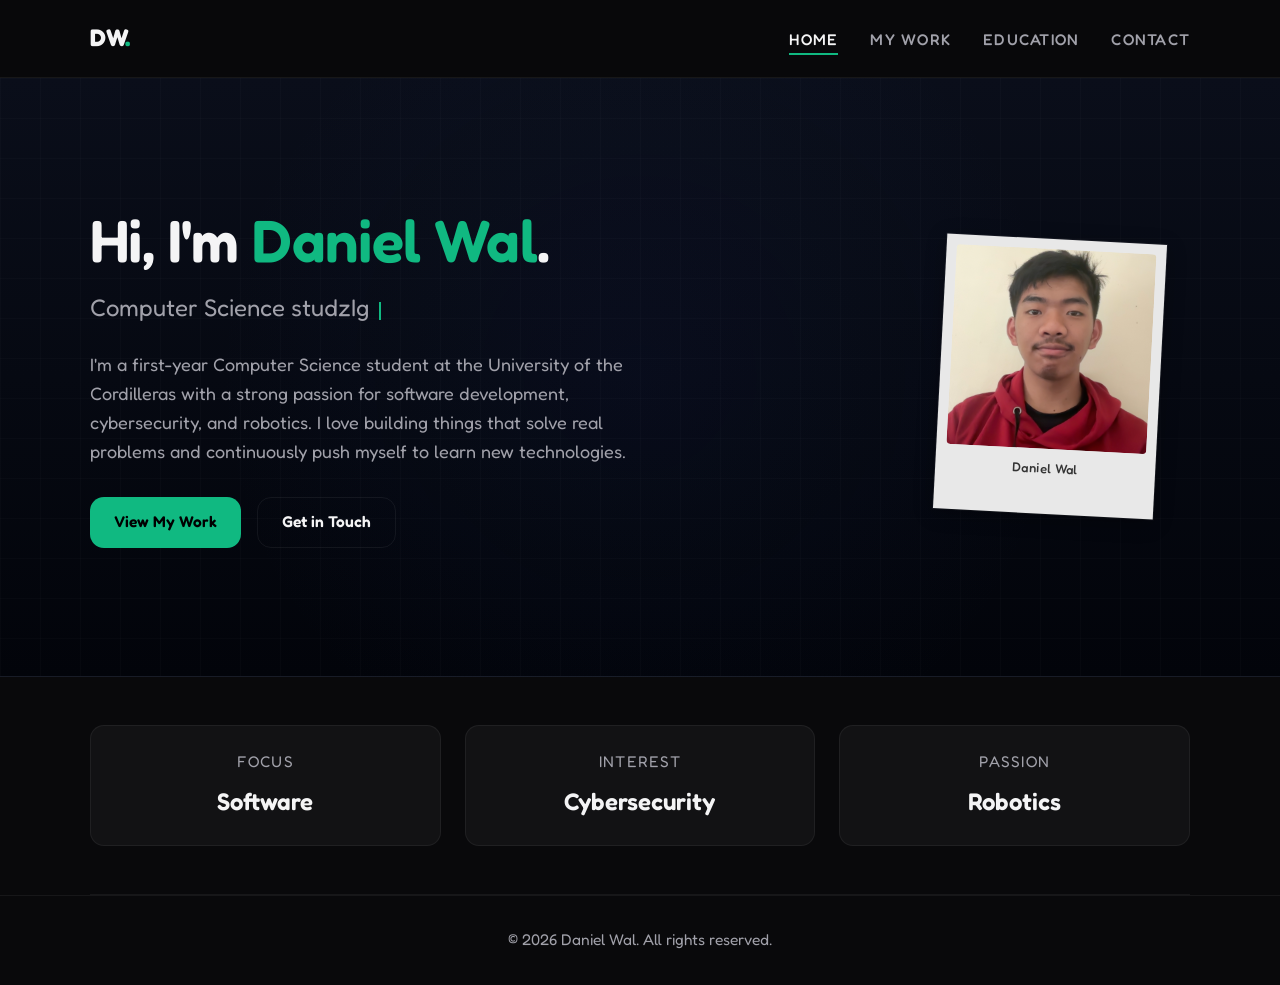
==== index.html @ 7cf3cc3f "first commit" ====
<!doctype html>
<html lang="en">
  <head>
    <meta charset="UTF-8" />
    <meta name="viewport" content="width=device-width, initial-scale=1.0" />
    <title>Home | Daniel Wal</title>
    <link rel="preconnect" href="https://fonts.googleapis.com" />
    <link rel="preconnect" href="https://fonts.gstatic.com" crossorigin />
    <link
      href="https://fonts.googleapis.com/css2?family=Fredoka:wght@300;400;500;600;700&display=swap"
      rel="stylesheet"
    />
    <style>
      :root {
        --bg: #09090b;
        --surface: #121214;
        --surface-hover: #1c1c1f;
        --ink: #f4f4f5;
        --muted: #a1a1aa;
        --line: rgba(255, 255, 255, 0.06);
        --accent: #10b981;
        --accent-weak: rgba(16, 185, 129, 0.12);
        --radius: 14px;
        --space: clamp(1rem, 0.8rem + 1vw, 1.5rem);
        --step--1: clamp(0.875rem, 0.85rem + 0.15vw, 1rem);
        --step-0: clamp(1rem, 0.95rem + 0.3vw, 1.125rem);
        --step-1: clamp(1.25rem, 1.1rem + 0.6vw, 1.5rem);
        --step-2: clamp(1.75rem, 1.4rem + 1.2vw, 2.5rem);
        --step-3: clamp(2.5rem, 1.8rem + 2.4vw, 4rem);
      }

      * {
        box-sizing: border-box;
        margin: 0;
      }

      html {
        scroll-behavior: smooth;
      }

      body {
        font-family: "Fredoka", "Hiragino Sans", "Yu Gothic", "Noto Sans JP", sans-serif;
        background: var(--bg);
        color: var(--ink);
        line-height: 1.6;
        font-size: var(--step-0);
        min-height: 100vh;
        display: flex;
        flex-direction: column;
      }

      /* Typography - all Fredoka */
      h1,
      h2,
      h3,
      .logo,
      .nav-links a,
      .btn,
      .style-name,
      .category-title {
        font-family: "Fredoka", "Hiragino Sans", "Yu Gothic", "Noto Sans JP", sans-serif;
      }

      h1,
      h2,
      h3 {
        line-height: 1.15;
        letter-spacing: -0.01em;
        font-weight: 600;
      }

      a {
        color: var(--accent);
        text-decoration: none;
      }
      a:hover {
        text-decoration: underline;
      }

      /* Layout */
      .container {
        width: 90%;
        max-width: 1100px;
        margin: 0 auto;
      }

      /* Header & Nav */
      .site-header {
        border-bottom: 1px solid var(--line);
        background: rgba(9, 9, 11, 0.85);
        backdrop-filter: blur(10px);
        position: sticky;
        top: 0;
        z-index: 100;
      }

      .nav-wrap {
        display: flex;
        align-items: center;
        justify-content: space-between;
        padding: 1.2rem 0;
      }

      .logo {
        font-weight: 700;
        font-size: var(--step-1);
        color: var(--ink);
        letter-spacing: -0.02em;
      }

      .logo span {
        color: var(--accent);
      }

      .nav-links {
        display: flex;
        gap: 2rem;
        list-style: none;
        padding: 0;
      }

      .nav-links a {
        color: var(--muted);
        font-weight: 500;
        font-size: var(--step--1);
        text-transform: uppercase;
        letter-spacing: 0.08em;
        position: relative;
        padding: 0.25rem 0;
        text-decoration: none;
        transition: color 0.2s;
      }

      .nav-links a::after {
        content: "";
        position: absolute;
        left: 0;
        bottom: -2px;
        width: 0;
        height: 2px;
        background: var(--accent);
        transition: width 0.3s ease;
      }

      .nav-links a:hover,
      .nav-links a.active {
        color: var(--ink);
      }

      .nav-links a:hover::after,
      .nav-links a.active::after {
        width: 100%;
      }

      /* Main */
      main {
        flex: 1;
      }

      /* Footer */
      .site-footer {
        border-top: 1px solid var(--line);
        padding: 2rem 0;
        text-align: center;
        color: var(--muted);
        font-size: var(--step--1);
        margin-top: auto;
      }

      /* Buttons */
      .btn {
        display: inline-flex;
        align-items: center;
        gap: 0.5rem;
        padding: 0.75rem 1.5rem;
        border-radius: var(--radius);
        background: var(--accent);
        color: #000;
        font-weight: 600;
        font-size: var(--step--1);
        border: none;
        cursor: pointer;
        transition:
          transform 0.2s,
          box-shadow 0.2s;
      }

      .btn:hover {
        transform: translateY(-2px);
        box-shadow: 0 8px 24px -8px rgba(16, 185, 129, 0.4);
        text-decoration: none;
      }

      .btn-ghost {
        background: transparent;
        border: 1px solid var(--line);
        color: var(--ink);
      }

      .btn-ghost:hover {
        background: var(--surface-hover);
        box-shadow: none;
      }

      /* Utility */
      .text-muted {
        color: var(--muted);
      }

      /* ============================================
   MIDNIGHT BLUE + FAINT GRID BACKGROUND
   ============================================ */
      .bg-midnight-grid {
        background:
          radial-gradient(circle at 50% 50%, rgba(30, 58, 138, 0.08) 0%, transparent 60%),
          linear-gradient(180deg, #0a0e1a 0%, #02040a 100%);
        position: relative;
      }

      .bg-midnight-grid::after {
        content: "";
        position: absolute;
        inset: 0;
        background-image:
          linear-gradient(rgba(255, 255, 255, 0.015) 1px, transparent 1px),
          linear-gradient(90deg, rgba(255, 255, 255, 0.015) 1px, transparent 1px);
        background-size: 40px 40px;
        pointer-events: none;
        z-index: 0;
      }

      /* Ensure content sits above the grid overlay */
      .bg-midnight-grid > * {
        position: relative;
        z-index: 1;
      }

      /* Reduced motion */
      @media (prefers-reduced-motion: reduce) {
        html {
          scroll-behavior: auto;
        }
        .btn:hover {
          transform: none;
        }
        .nav-links a::after {
          transition: none;
        }
      }

      /* Mobile nav */
      @media (max-width: 600px) {
        .nav-wrap {
          flex-direction: column;
          gap: 1rem;
        }
        .nav-links {
          gap: 1.2rem;
        }
      }

      /* Hero with Midnight Grid */
      .hero {
        padding: clamp(4rem, 10vw, 8rem) 0;
        border-bottom: 1px solid var(--line);
      }

      .hero-grid {
        display: grid;
        grid-template-columns: 1fr 280px;
        gap: 3rem;
        align-items: center;
      }

      .hero-text h1 {
        font-size: var(--step-3);
        margin-bottom: 1rem;
      }

      .hero-text h1 span {
        color: var(--accent);
      }

      .hero-text .tagline {
        font-size: var(--step-1);
        color: var(--muted);
        margin-bottom: 1.5rem;
        line-height: 1.5;
      }

      .hero-text p {
        color: var(--muted);
        max-width: 52ch;
        margin-bottom: 2rem;
      }

      .hero-actions {
        display: flex;
        gap: 1rem;
        flex-wrap: wrap;
      }

      /* Polaroid Avatar */
      .avatar-wrap {
        display: flex;
        justify-content: center;
      }

      .polaroid {
        background: #e8e8e8;
        padding: 10px 10px 35px 10px;
        transform: rotate(3deg);
        box-shadow:
          0 4px 20px rgba(0, 0, 0, 0.3),
          0 0 0 1px rgba(255, 255, 255, 0.05);
        transition: transform 0.3s ease;
        display: inline-block;
      }

      .polaroid:hover {
        transform: rotate(0deg) scale(1.03);
      }

      .polaroid img {
        width: 200px;
        height: 200px;
        object-fit: cover;
        border-radius: 4px;
        display: block;
        background: var(--surface);
      }

      .polaroid .caption {
        font-family: "Fredoka", sans-serif;
        color: #333;
        font-size: 0.8rem;
        text-align: center;
        margin-top: 10px;
        font-weight: 500;
        letter-spacing: 0.03em;
      }

      /* Info strip with midnight grid */
      .info-strip {
        display: grid;
        grid-template-columns: repeat(3, 1fr);
        gap: 1.5rem;
        padding: 3rem 0;
        border-bottom: 1px solid var(--line);
      }

      .info-card {
        background: var(--surface);
        border: 1px solid var(--line);
        border-radius: var(--radius);
        padding: 1.5rem;
        text-align: center;
        transition:
          transform 0.2s,
          border-color 0.2s;
      }

      .info-card:hover {
        transform: translateY(-4px);
        border-color: var(--accent);
      }

      .info-card .label {
        font-size: var(--step--1);
        color: var(--muted);
        text-transform: uppercase;
        letter-spacing: 0.08em;
        margin-bottom: 0.5rem;
      }

      .info-card .value {
        font-weight: 600;
        font-size: var(--step-1);
      }

      /* Responsive */
      @media (max-width: 768px) {
        .hero-grid {
          grid-template-columns: 1fr;
          text-align: center;
        }
        .hero-text p {
          margin-left: auto;
          margin-right: auto;
        }
        .info-strip {
          grid-template-columns: 1fr;
        }
        .polaroid img {
          width: 160px;
          height: 160px;
        }
      }

      /* Text Scramble Effect */
      .scramble-text {
        font-size: var(--step-1);
        color: var(--muted);
        margin-bottom: 1.5rem;
        line-height: 1.5;
        min-height: 1.5em;
        display: inline-block;
      }

      .scramble-cursor {
        display: inline-block;
        width: 2px;
        height: 1em;
        background: var(--accent);
        margin-left: 4px;
        vertical-align: text-bottom;
        animation: blink 1s step-end infinite;
      }

      @keyframes blink {
        50% {
          opacity: 0;
        }
      }
    </style>
  </head>
  <body>
    <header class="site-header">
      <div class="container nav-wrap">
        <a href="index.html" class="logo">DW<span>.</span></a>
        <nav>
          <ul class="nav-links">
            <li><a href="index.html" class="active">Home</a></li>
            <li><a href="work.html">My Work</a></li>
            <li><a href="education.html">Education</a></li>
            <li><a href="contact.html">Contact</a></li>
          </ul>
        </nav>
      </div>
    </header>

    <main>
      <section class="hero bg-midnight-grid">
        <div class="container hero-grid">
          <div class="hero-text">
            <h1>Hi, I'm <span>Daniel Wal</span>.</h1>
            <div
              class="scramble-text"
              id="scrambleTagline"
              data-words="Computer Science student,Developer,Tech Enthusiast"
            ></div>
            <span class="scramble-cursor"></span>
            <p>
              I'm a first-year Computer Science student at the University of the Cordilleras with a
              strong passion for software development, cybersecurity, and robotics. I love building
              things that solve real problems and continuously push myself to learn new
              technologies.
            </p>
            <div class="hero-actions">
              <a href="work.html" class="btn">View My Work</a>
              <a href="contact.html" class="btn btn-ghost">Get in Touch</a>
            </div>
          </div>
          <div class="avatar-wrap">
            <div class="polaroid">
              <img src="profile.png" alt="Daniel Wal profile photo" />
              <div class="caption">Daniel Wal</div>
            </div>
          </div>
        </div>
      </section>

      <section class="info-strip container">
        <div class="info-card">
          <div class="label">Focus</div>
          <div class="value">Software</div>
        </div>
        <div class="info-card">
          <div class="label">Interest</div>
          <div class="value">Cybersecurity</div>
        </div>
        <div class="info-card">
          <div class="label">Passion</div>
          <div class="value">Robotics</div>
        </div>
      </section>
    </main>

    <footer class="site-footer">
      <div class="container">
        <p>&copy; 2026 Daniel Wal. All rights reserved.</p>
      </div>
    </footer>

    <script src="script.js"></script>
  </body>
</html>
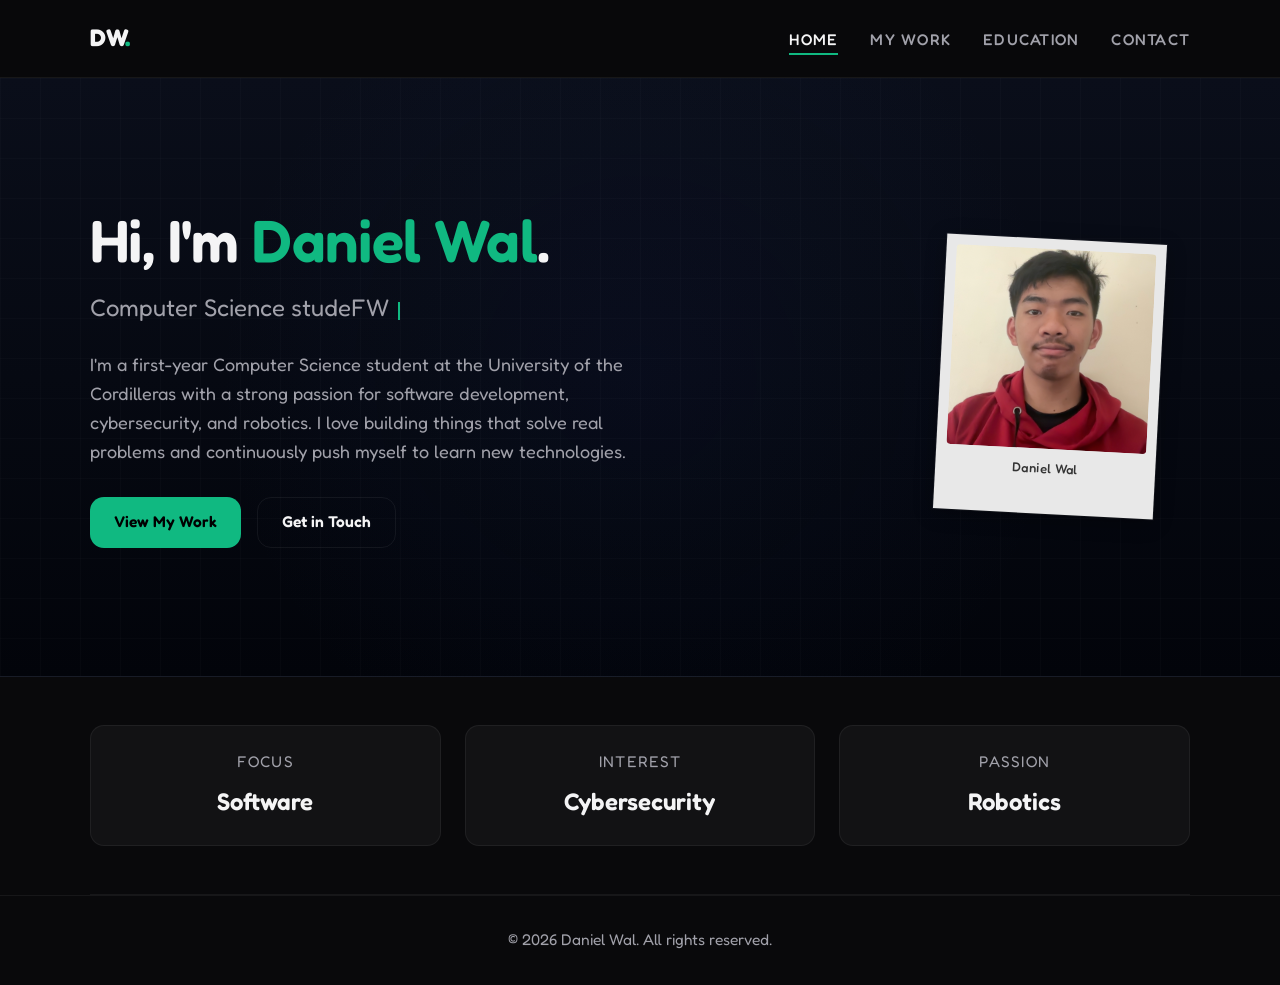
==== commit 0a200852: "Added visual changes" ====
--- a/index.html
+++ b/index.html
@@ -388,6 +388,9 @@
           margin-left: auto;
           margin-right: auto;
         }
+        .hero-actions {
+          justify-content: center;
+        }
         .info-strip {
           grid-template-columns: 1fr;
         }
@@ -463,7 +466,7 @@
           </div>
           <div class="avatar-wrap">
             <div class="polaroid">
-              <img src="profile.png" alt="Daniel Wal profile photo" />
+              <img src="assets/profile.png" alt="Daniel Wal profile photo" />
               <div class="caption">Daniel Wal</div>
             </div>
           </div>
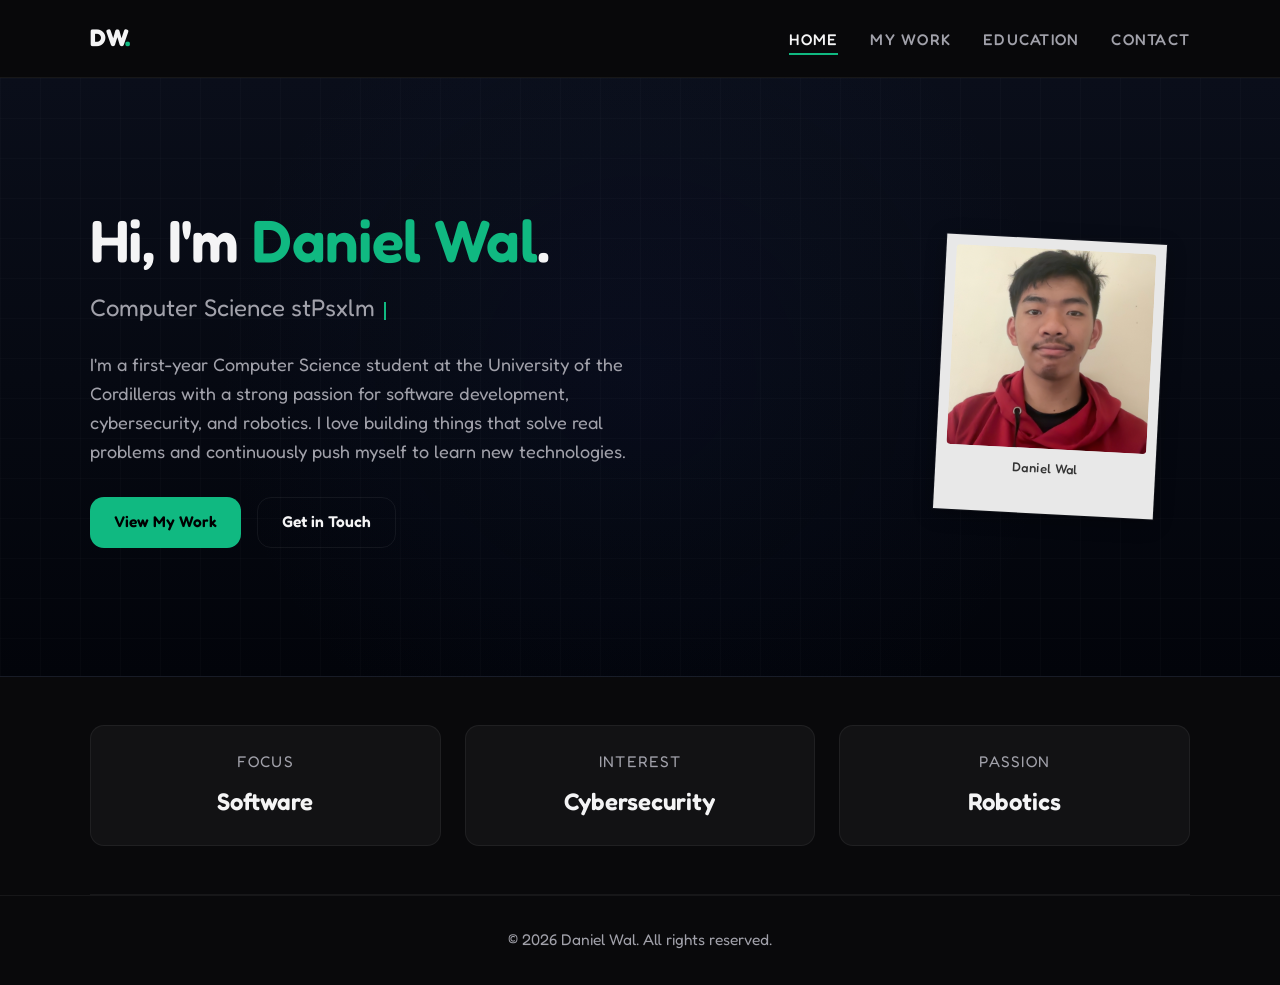
==== commit c1355865: "Added favicon" ====
--- a/index.html
+++ b/index.html
@@ -9,6 +9,11 @@
     <link
       href="https://fonts.googleapis.com/css2?family=Fredoka:wght@300;400;500;600;700&display=swap"
       rel="stylesheet"
+    />
+    <link
+      rel="icon"
+      type="image/svg+xml"
+      href="data:image/svg+xml,%3Csvg xmlns='http://www.w3.org/2000/svg' viewBox='0 0 100 100'%3E%3Crect width='100' height='100' rx='20' fill='%2310b981'/%3E%3Ctext x='50' y='65' font-family='Arial' font-size='50' font-weight='bold' text-anchor='middle' fill='%23000000'%3EDW%3C/text%3E%3C/svg%3E"
     />
     <style>
       :root {
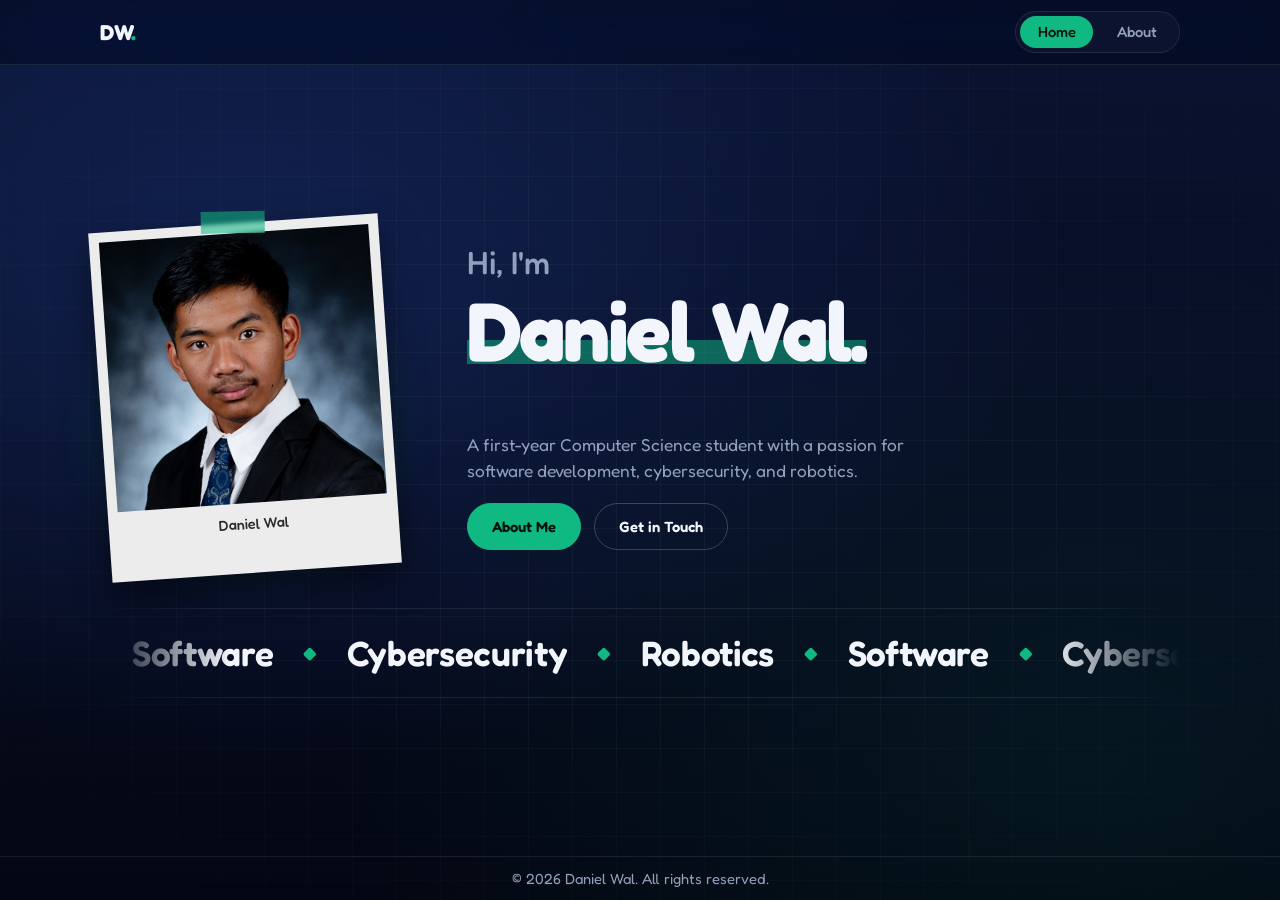
==== commit 40d473ee: "update the portfolio" ====
--- a/index.html
+++ b/index.html
@@ -1,505 +1,33 @@
 <!doctype html>
 <html lang="en">
-  <head>
-    <meta charset="UTF-8" />
-    <meta name="viewport" content="width=device-width, initial-scale=1.0" />
-    <title>Home | Daniel Wal</title>
-    <link rel="preconnect" href="https://fonts.googleapis.com" />
-    <link rel="preconnect" href="https://fonts.gstatic.com" crossorigin />
-    <link
-      href="https://fonts.googleapis.com/css2?family=Fredoka:wght@300;400;500;600;700&display=swap"
-      rel="stylesheet"
-    />
-    <link
-      rel="icon"
-      type="image/svg+xml"
-      href="data:image/svg+xml,%3Csvg xmlns='http://www.w3.org/2000/svg' viewBox='0 0 100 100'%3E%3Crect width='100' height='100' rx='20' fill='%2310b981'/%3E%3Ctext x='50' y='65' font-family='Arial' font-size='50' font-weight='bold' text-anchor='middle' fill='%23000000'%3EDW%3C/text%3E%3C/svg%3E"
-    />
-    <style>
-      :root {
-        --bg: #09090b;
-        --surface: #121214;
-        --surface-hover: #1c1c1f;
-        --ink: #f4f4f5;
-        --muted: #a1a1aa;
-        --line: rgba(255, 255, 255, 0.06);
-        --accent: #10b981;
-        --accent-weak: rgba(16, 185, 129, 0.12);
-        --radius: 14px;
-        --space: clamp(1rem, 0.8rem + 1vw, 1.5rem);
-        --step--1: clamp(0.875rem, 0.85rem + 0.15vw, 1rem);
-        --step-0: clamp(1rem, 0.95rem + 0.3vw, 1.125rem);
-        --step-1: clamp(1.25rem, 1.1rem + 0.6vw, 1.5rem);
-        --step-2: clamp(1.75rem, 1.4rem + 1.2vw, 2.5rem);
-        --step-3: clamp(2.5rem, 1.8rem + 2.4vw, 4rem);
-      }
-
-      * {
-        box-sizing: border-box;
-        margin: 0;
-      }
-
-      html {
-        scroll-behavior: smooth;
-      }
-
-      body {
-        font-family: "Fredoka", "Hiragino Sans", "Yu Gothic", "Noto Sans JP", sans-serif;
-        background: var(--bg);
-        color: var(--ink);
-        line-height: 1.6;
-        font-size: var(--step-0);
-        min-height: 100vh;
-        display: flex;
-        flex-direction: column;
-      }
-
-      /* Typography - all Fredoka */
-      h1,
-      h2,
-      h3,
-      .logo,
-      .nav-links a,
-      .btn,
-      .style-name,
-      .category-title {
-        font-family: "Fredoka", "Hiragino Sans", "Yu Gothic", "Noto Sans JP", sans-serif;
-      }
-
-      h1,
-      h2,
-      h3 {
-        line-height: 1.15;
-        letter-spacing: -0.01em;
-        font-weight: 600;
-      }
-
-      a {
-        color: var(--accent);
-        text-decoration: none;
-      }
-      a:hover {
-        text-decoration: underline;
-      }
-
-      /* Layout */
-      .container {
-        width: 90%;
-        max-width: 1100px;
-        margin: 0 auto;
-      }
-
-      /* Header & Nav */
-      .site-header {
-        border-bottom: 1px solid var(--line);
-        background: rgba(9, 9, 11, 0.85);
-        backdrop-filter: blur(10px);
-        position: sticky;
-        top: 0;
-        z-index: 100;
-      }
-
-      .nav-wrap {
-        display: flex;
-        align-items: center;
-        justify-content: space-between;
-        padding: 1.2rem 0;
-      }
-
-      .logo {
-        font-weight: 700;
-        font-size: var(--step-1);
-        color: var(--ink);
-        letter-spacing: -0.02em;
-      }
-
-      .logo span {
-        color: var(--accent);
-      }
-
-      .nav-links {
-        display: flex;
-        gap: 2rem;
-        list-style: none;
-        padding: 0;
-      }
-
-      .nav-links a {
-        color: var(--muted);
-        font-weight: 500;
-        font-size: var(--step--1);
-        text-transform: uppercase;
-        letter-spacing: 0.08em;
-        position: relative;
-        padding: 0.25rem 0;
-        text-decoration: none;
-        transition: color 0.2s;
-      }
-
-      .nav-links a::after {
-        content: "";
-        position: absolute;
-        left: 0;
-        bottom: -2px;
-        width: 0;
-        height: 2px;
-        background: var(--accent);
-        transition: width 0.3s ease;
-      }
-
-      .nav-links a:hover,
-      .nav-links a.active {
-        color: var(--ink);
-      }
-
-      .nav-links a:hover::after,
-      .nav-links a.active::after {
-        width: 100%;
-      }
-
-      /* Main */
-      main {
-        flex: 1;
-      }
-
-      /* Footer */
-      .site-footer {
-        border-top: 1px solid var(--line);
-        padding: 2rem 0;
-        text-align: center;
-        color: var(--muted);
-        font-size: var(--step--1);
-        margin-top: auto;
-      }
-
-      /* Buttons */
-      .btn {
-        display: inline-flex;
-        align-items: center;
-        gap: 0.5rem;
-        padding: 0.75rem 1.5rem;
-        border-radius: var(--radius);
-        background: var(--accent);
-        color: #000;
-        font-weight: 600;
-        font-size: var(--step--1);
-        border: none;
-        cursor: pointer;
-        transition:
-          transform 0.2s,
-          box-shadow 0.2s;
-      }
-
-      .btn:hover {
-        transform: translateY(-2px);
-        box-shadow: 0 8px 24px -8px rgba(16, 185, 129, 0.4);
-        text-decoration: none;
-      }
-
-      .btn-ghost {
-        background: transparent;
-        border: 1px solid var(--line);
-        color: var(--ink);
-      }
-
-      .btn-ghost:hover {
-        background: var(--surface-hover);
-        box-shadow: none;
-      }
-
-      /* Utility */
-      .text-muted {
-        color: var(--muted);
-      }
-
-      /* ============================================
-   MIDNIGHT BLUE + FAINT GRID BACKGROUND
-   ============================================ */
-      .bg-midnight-grid {
-        background:
-          radial-gradient(circle at 50% 50%, rgba(30, 58, 138, 0.08) 0%, transparent 60%),
-          linear-gradient(180deg, #0a0e1a 0%, #02040a 100%);
-        position: relative;
-      }
-
-      .bg-midnight-grid::after {
-        content: "";
-        position: absolute;
-        inset: 0;
-        background-image:
-          linear-gradient(rgba(255, 255, 255, 0.015) 1px, transparent 1px),
-          linear-gradient(90deg, rgba(255, 255, 255, 0.015) 1px, transparent 1px);
-        background-size: 40px 40px;
-        pointer-events: none;
-        z-index: 0;
-      }
-
-      /* Ensure content sits above the grid overlay */
-      .bg-midnight-grid > * {
-        position: relative;
-        z-index: 1;
-      }
-
-      /* Reduced motion */
-      @media (prefers-reduced-motion: reduce) {
-        html {
-          scroll-behavior: auto;
-        }
-        .btn:hover {
-          transform: none;
-        }
-        .nav-links a::after {
-          transition: none;
-        }
-      }
-
-      /* Mobile nav */
-      @media (max-width: 600px) {
-        .nav-wrap {
-          flex-direction: column;
-          gap: 1rem;
-        }
-        .nav-links {
-          gap: 1.2rem;
-        }
-      }
-
-      /* Hero with Midnight Grid */
-      .hero {
-        padding: clamp(4rem, 10vw, 8rem) 0;
-        border-bottom: 1px solid var(--line);
-      }
-
-      .hero-grid {
-        display: grid;
-        grid-template-columns: 1fr 280px;
-        gap: 3rem;
-        align-items: center;
-      }
-
-      .hero-text h1 {
-        font-size: var(--step-3);
-        margin-bottom: 1rem;
-      }
-
-      .hero-text h1 span {
-        color: var(--accent);
-      }
-
-      .hero-text .tagline {
-        font-size: var(--step-1);
-        color: var(--muted);
-        margin-bottom: 1.5rem;
-        line-height: 1.5;
-      }
-
-      .hero-text p {
-        color: var(--muted);
-        max-width: 52ch;
-        margin-bottom: 2rem;
-      }
-
-      .hero-actions {
-        display: flex;
-        gap: 1rem;
-        flex-wrap: wrap;
-      }
-
-      /* Polaroid Avatar */
-      .avatar-wrap {
-        display: flex;
-        justify-content: center;
-      }
-
-      .polaroid {
-        background: #e8e8e8;
-        padding: 10px 10px 35px 10px;
-        transform: rotate(3deg);
-        box-shadow:
-          0 4px 20px rgba(0, 0, 0, 0.3),
-          0 0 0 1px rgba(255, 255, 255, 0.05);
-        transition: transform 0.3s ease;
-        display: inline-block;
-      }
-
-      .polaroid:hover {
-        transform: rotate(0deg) scale(1.03);
-      }
-
-      .polaroid img {
-        width: 200px;
-        height: 200px;
-        object-fit: cover;
-        border-radius: 4px;
-        display: block;
-        background: var(--surface);
-      }
-
-      .polaroid .caption {
-        font-family: "Fredoka", sans-serif;
-        color: #333;
-        font-size: 0.8rem;
-        text-align: center;
-        margin-top: 10px;
-        font-weight: 500;
-        letter-spacing: 0.03em;
-      }
-
-      /* Info strip with midnight grid */
-      .info-strip {
-        display: grid;
-        grid-template-columns: repeat(3, 1fr);
-        gap: 1.5rem;
-        padding: 3rem 0;
-        border-bottom: 1px solid var(--line);
-      }
-
-      .info-card {
-        background: var(--surface);
-        border: 1px solid var(--line);
-        border-radius: var(--radius);
-        padding: 1.5rem;
-        text-align: center;
-        transition:
-          transform 0.2s,
-          border-color 0.2s;
-      }
-
-      .info-card:hover {
-        transform: translateY(-4px);
-        border-color: var(--accent);
-      }
-
-      .info-card .label {
-        font-size: var(--step--1);
-        color: var(--muted);
-        text-transform: uppercase;
-        letter-spacing: 0.08em;
-        margin-bottom: 0.5rem;
-      }
-
-      .info-card .value {
-        font-weight: 600;
-        font-size: var(--step-1);
-      }
-
-      /* Responsive */
-      @media (max-width: 768px) {
-        .hero-grid {
-          grid-template-columns: 1fr;
-          text-align: center;
-        }
-        .hero-text p {
-          margin-left: auto;
-          margin-right: auto;
-        }
-        .hero-actions {
-          justify-content: center;
-        }
-        .info-strip {
-          grid-template-columns: 1fr;
-        }
-        .polaroid img {
-          width: 160px;
-          height: 160px;
-        }
-      }
-
-      /* Text Scramble Effect */
-      .scramble-text {
-        font-size: var(--step-1);
-        color: var(--muted);
-        margin-bottom: 1.5rem;
-        line-height: 1.5;
-        min-height: 1.5em;
-        display: inline-block;
-      }
-
-      .scramble-cursor {
-        display: inline-block;
-        width: 2px;
-        height: 1em;
-        background: var(--accent);
-        margin-left: 4px;
-        vertical-align: text-bottom;
-        animation: blink 1s step-end infinite;
-      }
-
-      @keyframes blink {
-        50% {
-          opacity: 0;
-        }
-      }
-    </style>
-  </head>
-  <body>
-    <header class="site-header">
-      <div class="container nav-wrap">
-        <a href="index.html" class="logo">DW<span>.</span></a>
-        <nav>
-          <ul class="nav-links">
-            <li><a href="index.html" class="active">Home</a></li>
-            <li><a href="work.html">My Work</a></li>
-            <li><a href="education.html">Education</a></li>
-            <li><a href="contact.html">Contact</a></li>
-          </ul>
-        </nav>
-      </div>
-    </header>
-
-    <main>
-      <section class="hero bg-midnight-grid">
-        <div class="container hero-grid">
-          <div class="hero-text">
-            <h1>Hi, I'm <span>Daniel Wal</span>.</h1>
-            <div
-              class="scramble-text"
-              id="scrambleTagline"
-              data-words="Computer Science student,Developer,Tech Enthusiast"
-            ></div>
-            <span class="scramble-cursor"></span>
-            <p>
-              I'm a first-year Computer Science student at the University of the Cordilleras with a
-              strong passion for software development, cybersecurity, and robotics. I love building
-              things that solve real problems and continuously push myself to learn new
-              technologies.
-            </p>
-            <div class="hero-actions">
-              <a href="work.html" class="btn">View My Work</a>
-              <a href="contact.html" class="btn btn-ghost">Get in Touch</a>
-            </div>
-          </div>
-          <div class="avatar-wrap">
-            <div class="polaroid">
-              <img src="assets/profile.png" alt="Daniel Wal profile photo" />
-              <div class="caption">Daniel Wal</div>
-            </div>
-          </div>
-        </div>
-      </section>
-
-      <section class="info-strip container">
-        <div class="info-card">
-          <div class="label">Focus</div>
-          <div class="value">Software</div>
-        </div>
-        <div class="info-card">
-          <div class="label">Interest</div>
-          <div class="value">Cybersecurity</div>
-        </div>
-        <div class="info-card">
-          <div class="label">Passion</div>
-          <div class="value">Robotics</div>
-        </div>
-      </section>
-    </main>
-
-    <footer class="site-footer">
-      <div class="container">
-        <p>&copy; 2026 Daniel Wal. All rights reserved.</p>
-      </div>
-    </footer>
-
-    <script src="script.js"></script>
-  </body>
-</html>
+<head>
+<meta charset="UTF-8" />
+<meta name="viewport" content="width=device-width, initial-scale=1.0, viewport-fit=cover" />
+<title>Home | Daniel Wal</title>
+<link rel="preconnect" href="https://fonts.googleapis.com" />
+<link rel="preconnect" href="https://fonts.gstatic.com" crossorigin />
+<link href="https://fonts.googleapis.com/css2?family=Fredoka:wght@300;400;500;600;700&display=swap" rel="stylesheet" />
+<link rel="icon" type="image/svg+xml" href="data:image/svg+xml,%3Csvg xmlns='http://www.w3.org/2000/svg' viewBox='0 0 100 100'%3E%3Crect width='100' height='100' rx='20' fill='%2310b981'/%3E%3Ctext x='50' y='65' font-family='Arial' font-size='46' font-weight='bold' text-anchor='middle' fill='%23000'%3EDW%3C/text%3E%3C/svg%3E" />
+<link rel="stylesheet" href="style.css" />
+</head>
+<body>
+<header class="site-header"><div class="container nav-wrap">
+<a href="index.html" class="logo" aria-label="Daniel Wal home">DW<span>.</span></a>
+<nav aria-label="Main"><ul class="nav-links">
+<li><a href="index.html" class="active" aria-current="page">Home</a></li>
+<li><a href="about.html">About</a></li>
+</ul></nav></div></header>
+<main><div class="container home">
+<section class="hero">
+<div class="photo"><div class="polaroid"><img src="assets/profile.png" alt="Daniel Wal profile photo" onerror="this.onerror=null;this.src='data:image/svg+xml,%3Csvg xmlns=%27http://www.w3.org/2000/svg%27 viewBox=%270 0 100 100%27%3E%3Crect width=%27100%27 height=%27100%27 fill=%27%23132046%27/%3E%3Ctext x=%2750%27 y=%2766%27 font-family=%27Arial%27 font-size=%2742%27 font-weight=%27bold%27 text-anchor=%27middle%27 fill=%27%2310b981%27%3EDW%3C/text%3E%3C/svg%3E'" /><div class="caption">Daniel Wal</div></div></div>
+<div>
+<h1>Hi, I'm<br /><b>Daniel Wal.</b></h1>
+<div class="scramble" id="scramble" aria-label="Computer Science student, Developer, Tech Enthusiast"></div>
+<p class="bio">A first-year Computer Science student with a passion for software development, cybersecurity, and robotics.</p>
+<div class="actions"><a href="about.html" class="btn">About Me</a><a href="mailto:danny192168@gmail.com" class="btn btn-ghost">Get in Touch</a></div>
+</div></section>
+<section class="ticker" aria-label="Focus: Software. Interest: Cybersecurity. Passion: Robotics.">
+<div class="ticker-track"><div class="ticker-group"><span class="t-item">Software</span><span class="t-dot" aria-hidden="true"></span><span class="t-item">Cybersecurity</span><span class="t-dot" aria-hidden="true"></span><span class="t-item">Robotics</span><span class="t-dot" aria-hidden="true"></span><span class="t-item">Software</span><span class="t-dot" aria-hidden="true"></span><span class="t-item">Cybersecurity</span><span class="t-dot" aria-hidden="true"></span><span class="t-item">Robotics</span><span class="t-dot" aria-hidden="true"></span><span class="t-item">Software</span><span class="t-dot" aria-hidden="true"></span><span class="t-item">Cybersecurity</span><span class="t-dot" aria-hidden="true"></span><span class="t-item">Robotics</span><span class="t-dot" aria-hidden="true"></span><span class="t-item">Software</span><span class="t-dot" aria-hidden="true"></span><span class="t-item">Cybersecurity</span><span class="t-dot" aria-hidden="true"></span><span class="t-item">Robotics</span><span class="t-dot" aria-hidden="true"></span></div><div class="ticker-group" aria-hidden="true"><span class="t-item">Software</span><span class="t-dot" aria-hidden="true"></span><span class="t-item">Cybersecurity</span><span class="t-dot" aria-hidden="true"></span><span class="t-item">Robotics</span><span class="t-dot" aria-hidden="true"></span><span class="t-item">Software</span><span class="t-dot" aria-hidden="true"></span><span class="t-item">Cybersecurity</span><span class="t-dot" aria-hidden="true"></span><span class="t-item">Robotics</span><span class="t-dot" aria-hidden="true"></span><span class="t-item">Software</span><span class="t-dot" aria-hidden="true"></span><span class="t-item">Cybersecurity</span><span class="t-dot" aria-hidden="true"></span><span class="t-item">Robotics</span><span class="t-dot" aria-hidden="true"></span><span class="t-item">Software</span><span class="t-dot" aria-hidden="true"></span><span class="t-item">Cybersecurity</span><span class="t-dot" aria-hidden="true"></span><span class="t-item">Robotics</span><span class="t-dot" aria-hidden="true"></span></div></div>
+</section></div></main>
+<footer class="site-footer"><div class="container"><p>&copy; 2026 Daniel Wal. All rights reserved.</p></div></footer>
+<script src="script.js"></script></body></html>
--- a/style.css
+++ b/style.css
@@ -0,0 +1,93 @@
+:root{--bg:#050a18;--panel:rgba(14,22,46,.78);--ink:#f2f5fb;--muted:#93a0bd;--line:rgba(255,255,255,.09);--accent:#10b981;--r:18px;--s:clamp(.74rem,.68rem + .55vh,.92rem);--m:clamp(.88rem,.8rem + .6vh,1.08rem)}
+*{box-sizing:border-box;margin:0}
+html,body{height:100%;overflow:hidden}
+body{font-family:"Fredoka",system-ui,sans-serif;color:var(--ink);font-size:var(--m);line-height:1.5;height:100dvh;display:flex;flex-direction:column;
+background:radial-gradient(ellipse at 20% 30%,rgba(37,70,160,.32),transparent 55%),radial-gradient(ellipse at 85% 85%,rgba(16,185,129,.08),transparent 50%),linear-gradient(180deg,#0a1331,#030612)}
+body::before{content:"";position:fixed;inset:0;pointer-events:none;background-image:linear-gradient(rgba(255,255,255,.035) 1px,transparent 1px),linear-gradient(90deg,rgba(255,255,255,.035) 1px,transparent 1px);background-size:44px 44px;-webkit-mask-image:radial-gradient(ellipse at center,#000 40%,transparent 100%);mask-image:radial-gradient(ellipse at center,#000 40%,transparent 100%)}
+a{color:var(--accent);text-decoration:none}
+:focus-visible{outline:2px solid var(--accent);outline-offset:3px}
+.container{width:92%;max-width:1080px;margin:0 auto}
+.site-header{position:sticky;top:0;z-index:50;flex:none;background:rgba(5,10,24,.55);-webkit-backdrop-filter:blur(16px) saturate(150%);backdrop-filter:blur(16px) saturate(150%);border-bottom:1px solid var(--line)}
+.nav-wrap{display:flex;align-items:center;justify-content:space-between;padding:.7rem 0}
+.logo{font-weight:700;font-size:1.35rem;color:var(--ink)}.logo span{color:var(--accent)}
+.nav-links{display:flex;gap:.4rem;list-style:none;padding:.25rem;border:1px solid var(--line);border-radius:99px;background:rgba(255,255,255,.03)}
+.nav-links a{display:block;color:var(--muted);font-weight:500;font-size:var(--s);padding:.3rem 1.1rem;border-radius:99px;transition:color .2s,background .2s}
+.nav-links a:hover{color:var(--ink)}
+.nav-links a.active{background:var(--accent);color:#04120c}
+main{flex:1;min-height:0;position:relative;z-index:1;display:flex}
+.site-footer{flex:none;position:relative;z-index:1;border-top:1px solid var(--line);padding:.65rem 0;text-align:center;color:var(--muted);font-size:var(--s)}
+.btn{display:inline-flex;align-items:center;padding:.7rem 1.5rem;border-radius:99px;background:var(--accent);color:#04120c;font-weight:600;font-size:var(--s);border:1px solid var(--accent);transition:transform .2s,box-shadow .2s,background .2s}
+.btn:hover{transform:translateY(-2px);box-shadow:0 10px 26px -8px rgba(16,185,129,.55)}
+.btn-ghost{background:transparent;color:var(--ink);border-color:rgba(255,255,255,.2)}
+.btn-ghost:hover{background:rgba(255,255,255,.06);box-shadow:none}
+.lift{transition:transform .25s,border-color .25s}
+.lift:hover{transform:translateY(-4px);border-color:var(--accent)}
+
+/* Home */
+.home{flex:1;min-height:0;display:flex;flex-direction:column;justify-content:center;gap:clamp(.9rem,4vh,2.4rem);padding:1rem 0}
+.hero{display:grid;grid-template-columns:auto 1fr;gap:clamp(2rem,6vw,5rem);align-items:center}
+.photo{position:relative;display:flex;justify-content:center}
+.photo::before{content:"";position:absolute;width:140%;aspect-ratio:1;border-radius:50%;background:radial-gradient(circle,rgba(16,185,129,.22),transparent 65%);z-index:-1}
+.polaroid{position:relative;background:#ececec;padding:10px 10px 38px;transform:rotate(-4deg);box-shadow:0 14px 34px rgba(0,0,0,.5);transition:transform .3s}
+.polaroid::before{content:"";position:absolute;top:-12px;left:50%;width:64px;height:22px;transform:translateX(-50%) rotate(3deg);background:rgba(16,185,129,.55);backdrop-filter:blur(2px)}
+.polaroid:hover{transform:rotate(2deg) scale(1.04)}
+.polaroid img{width:clamp(130px,32vh,270px);aspect-ratio:1;object-fit:cover;display:block;background:#0a1230}
+.polaroid .caption{color:#2b2b2b;text-align:center;font-weight:500;font-size:.9rem;margin-top:10px}
+h1{font-weight:500;font-size:clamp(1.3rem,.9rem + 2.4vh,2rem);color:var(--muted);line-height:1.1}
+h1 b{display:inline-block;margin-top:.1em;font-weight:700;color:var(--ink);font-size:clamp(2.4rem,1rem + 8vh + 1.5vw,5.2rem);letter-spacing:-.025em;line-height:1;background:linear-gradient(transparent 62%,rgba(16,185,129,.5) 62% 90%,transparent 90%)}
+.scramble{font-size:clamp(1.1rem,.9rem + 1.5vh,1.55rem);color:var(--accent);min-height:1.6em;margin:.8rem 0 .5rem;font-weight:500}
+.scramble .dud{opacity:.55}
+.cursor{display:inline-block;width:2px;height:1em;background:var(--accent);margin-left:4px;vertical-align:text-bottom;animation:blink 1s step-end infinite}
+@keyframes blink{50%{opacity:0}}
+.bio{color:var(--muted);max-width:50ch;margin-bottom:1.2rem}
+.actions{display:flex;gap:.8rem;flex-wrap:wrap}
+@media(max-width:768px){
+ .hero{grid-template-columns:1fr;gap:1rem;text-align:center;justify-items:center}
+ .bio{margin-inline:auto}.actions{justify-content:center}
+ .polaroid{padding:8px 8px 28px}.polaroid img{width:clamp(90px,17vh,160px)}
+}
+@media(max-width:768px) and (max-height:640px){.bio{display:none}}
+
+/* Ticker */
+.ticker{overflow:hidden;border-block:1px solid var(--line);padding:clamp(.6rem,2vh,1.1rem) 0;-webkit-mask-image:linear-gradient(90deg,transparent,#000 12%,#000 88%,transparent);mask-image:linear-gradient(90deg,transparent,#000 12%,#000 88%,transparent)}
+.ticker-track{display:flex;width:max-content;animation:scroll 28s linear infinite}
+.ticker:hover .ticker-track{animation-play-state:paused}
+.ticker-group{display:flex;align-items:center;flex:none}
+.t-item{font-weight:600;font-size:clamp(1.3rem,.9rem + 2.4vh,2.2rem);letter-spacing:-.01em;white-space:nowrap;padding:0 clamp(1rem,3vw,2rem)}
+.t-dot{width:.6rem;height:.6rem;background:var(--accent);transform:rotate(45deg);border-radius:2px;flex:none}
+@keyframes scroll{to{transform:translateX(-50%)}}
+@media(prefers-reduced-motion:reduce){.ticker-track{animation:none;width:auto;justify-content:center}.ticker-group[aria-hidden]{display:none}.ticker-group{flex-wrap:wrap;justify-content:center}}
+
+/* About: ID card */
+.about{flex:1;min-height:0;display:flex;align-items:center;justify-content:center;padding:clamp(.8rem,3vh,1.8rem) 0}
+.id{position:relative;width:100%;max-height:100%;display:grid;grid-template-columns:clamp(190px,28%,260px) 1fr;background:var(--panel);border:1px solid var(--line);border-radius:26px;overflow:hidden;box-shadow:0 30px 60px -30px rgba(0,0,0,.7)}
+.id::before{content:"";position:absolute;top:10px;left:50%;width:54px;height:8px;border-radius:9px;background:#02050f;border:1px solid var(--line);transform:translateX(-50%);z-index:2}
+.id-side{background:linear-gradient(170deg,rgba(16,185,129,.95),#067a56);color:#04120c;padding:clamp(1rem,4vh,2rem) 1rem;display:flex;flex-direction:column;align-items:center;justify-content:center;gap:.5rem;text-align:center;min-height:0}
+.id-side .polaroid{transform:rotate(-3deg);padding:6px 6px 22px}
+.id-side .polaroid::before{display:none}
+.id-side .polaroid img{width:clamp(90px,20vh,170px)}
+.id-side .polaroid .caption{font-size:.75rem;margin-top:5px}
+.id-name{font-weight:700;font-size:clamp(1.1rem,.8rem + 1.8vh,1.7rem);line-height:1.15}
+.id-role{font-size:var(--s);font-weight:500;opacity:.8}
+.barcode{width:80%;height:clamp(18px,4vh,34px);margin-top:.4rem;opacity:.75;background:repeating-linear-gradient(90deg,#04120c 0 2px,transparent 2px 4px,#04120c 4px 5px,transparent 5px 9px,#04120c 9px 12px,transparent 12px 14px)}
+.id-main{padding:clamp(1rem,4vh,2rem) clamp(1rem,3vw,2rem);display:flex;flex-direction:column;justify-content:center;gap:clamp(.7rem,2.6vh,1.4rem);min-width:0}
+.id-title{font-size:clamp(1.2rem,.9rem + 1.8vh,1.8rem);font-weight:600;line-height:1.1}
+.fields{display:grid;grid-template-columns:repeat(2,minmax(0,1fr));gap:clamp(.5rem,2vh,1.1rem) 1.4rem}
+.f{border-bottom:1px solid var(--line);padding-bottom:.3rem;min-width:0}
+.f .k{display:block;font-size:var(--s);color:var(--muted);line-height:1.3}
+.f .v{display:block;font-weight:600;font-size:clamp(.88rem,.7rem + 1vh,1.2rem);line-height:1.25;overflow-wrap:anywhere;color:var(--ink)}
+.f a.v:hover{color:var(--accent)}
+.skills{display:flex;flex-wrap:wrap;gap:.4rem;align-items:center}
+.skills .k{font-size:var(--s);color:var(--muted);margin-right:.3rem}
+.chip{font-size:var(--s);padding:.1rem .75rem;border-radius:99px;border:1px solid rgba(16,185,129,.5);background:rgba(16,185,129,.1)}
+.links{display:flex;gap:1.2rem;font-size:var(--s)}
+@media(max-width:700px){
+ .id{grid-template-columns:1fr}
+ .id-side{flex-direction:row;justify-content:flex-start;gap:1rem;padding:1.1rem 1rem .8rem;text-align:left}
+ .id-side .polaroid img{width:clamp(56px,10vh,90px)}.id-side .polaroid .caption,.barcode{display:none}
+ .id-side .polaroid{padding:5px 5px 5px}
+ .id-main{padding:.8rem 1rem 1rem;gap:.7rem}
+ .id-title{display:none}
+ .f .v{font-size:.82rem}
+}
+@media(prefers-reduced-motion:reduce){.btn:hover,.lift:hover{transform:none}.cursor{animation:none}}
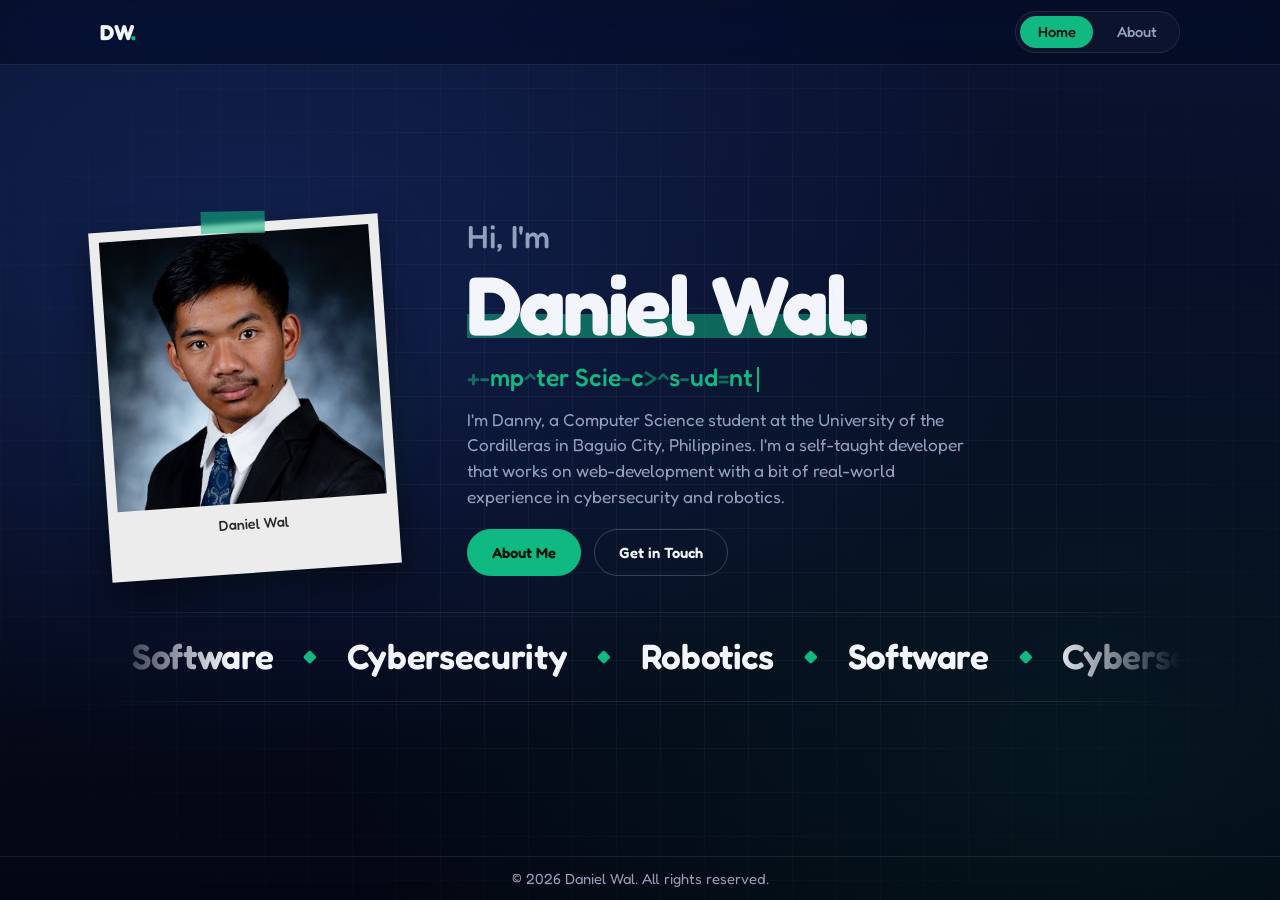
==== commit 60337780: "Change informations and added the missing js code" ====
--- a/index.html
+++ b/index.html
@@ -1,33 +1,117 @@
 <!doctype html>
 <html lang="en">
-<head>
-<meta charset="UTF-8" />
-<meta name="viewport" content="width=device-width, initial-scale=1.0, viewport-fit=cover" />
-<title>Home | Daniel Wal</title>
-<link rel="preconnect" href="https://fonts.googleapis.com" />
-<link rel="preconnect" href="https://fonts.gstatic.com" crossorigin />
-<link href="https://fonts.googleapis.com/css2?family=Fredoka:wght@300;400;500;600;700&display=swap" rel="stylesheet" />
-<link rel="icon" type="image/svg+xml" href="data:image/svg+xml,%3Csvg xmlns='http://www.w3.org/2000/svg' viewBox='0 0 100 100'%3E%3Crect width='100' height='100' rx='20' fill='%2310b981'/%3E%3Ctext x='50' y='65' font-family='Arial' font-size='46' font-weight='bold' text-anchor='middle' fill='%23000'%3EDW%3C/text%3E%3C/svg%3E" />
-<link rel="stylesheet" href="style.css" />
-</head>
-<body>
-<header class="site-header"><div class="container nav-wrap">
-<a href="index.html" class="logo" aria-label="Daniel Wal home">DW<span>.</span></a>
-<nav aria-label="Main"><ul class="nav-links">
-<li><a href="index.html" class="active" aria-current="page">Home</a></li>
-<li><a href="about.html">About</a></li>
-</ul></nav></div></header>
-<main><div class="container home">
-<section class="hero">
-<div class="photo"><div class="polaroid"><img src="assets/profile.png" alt="Daniel Wal profile photo" onerror="this.onerror=null;this.src='data:image/svg+xml,%3Csvg xmlns=%27http://www.w3.org/2000/svg%27 viewBox=%270 0 100 100%27%3E%3Crect width=%27100%27 height=%27100%27 fill=%27%23132046%27/%3E%3Ctext x=%2750%27 y=%2766%27 font-family=%27Arial%27 font-size=%2742%27 font-weight=%27bold%27 text-anchor=%27middle%27 fill=%27%2310b981%27%3EDW%3C/text%3E%3C/svg%3E'" /><div class="caption">Daniel Wal</div></div></div>
-<div>
-<h1>Hi, I'm<br /><b>Daniel Wal.</b></h1>
-<div class="scramble" id="scramble" aria-label="Computer Science student, Developer, Tech Enthusiast"></div>
-<p class="bio">A first-year Computer Science student with a passion for software development, cybersecurity, and robotics.</p>
-<div class="actions"><a href="about.html" class="btn">About Me</a><a href="mailto:danny192168@gmail.com" class="btn btn-ghost">Get in Touch</a></div>
-</div></section>
-<section class="ticker" aria-label="Focus: Software. Interest: Cybersecurity. Passion: Robotics.">
-<div class="ticker-track"><div class="ticker-group"><span class="t-item">Software</span><span class="t-dot" aria-hidden="true"></span><span class="t-item">Cybersecurity</span><span class="t-dot" aria-hidden="true"></span><span class="t-item">Robotics</span><span class="t-dot" aria-hidden="true"></span><span class="t-item">Software</span><span class="t-dot" aria-hidden="true"></span><span class="t-item">Cybersecurity</span><span class="t-dot" aria-hidden="true"></span><span class="t-item">Robotics</span><span class="t-dot" aria-hidden="true"></span><span class="t-item">Software</span><span class="t-dot" aria-hidden="true"></span><span class="t-item">Cybersecurity</span><span class="t-dot" aria-hidden="true"></span><span class="t-item">Robotics</span><span class="t-dot" aria-hidden="true"></span><span class="t-item">Software</span><span class="t-dot" aria-hidden="true"></span><span class="t-item">Cybersecurity</span><span class="t-dot" aria-hidden="true"></span><span class="t-item">Robotics</span><span class="t-dot" aria-hidden="true"></span></div><div class="ticker-group" aria-hidden="true"><span class="t-item">Software</span><span class="t-dot" aria-hidden="true"></span><span class="t-item">Cybersecurity</span><span class="t-dot" aria-hidden="true"></span><span class="t-item">Robotics</span><span class="t-dot" aria-hidden="true"></span><span class="t-item">Software</span><span class="t-dot" aria-hidden="true"></span><span class="t-item">Cybersecurity</span><span class="t-dot" aria-hidden="true"></span><span class="t-item">Robotics</span><span class="t-dot" aria-hidden="true"></span><span class="t-item">Software</span><span class="t-dot" aria-hidden="true"></span><span class="t-item">Cybersecurity</span><span class="t-dot" aria-hidden="true"></span><span class="t-item">Robotics</span><span class="t-dot" aria-hidden="true"></span><span class="t-item">Software</span><span class="t-dot" aria-hidden="true"></span><span class="t-item">Cybersecurity</span><span class="t-dot" aria-hidden="true"></span><span class="t-item">Robotics</span><span class="t-dot" aria-hidden="true"></span></div></div>
-</section></div></main>
-<footer class="site-footer"><div class="container"><p>&copy; 2026 Daniel Wal. All rights reserved.</p></div></footer>
-<script src="script.js"></script></body></html>
+  <head>
+    <meta charset="UTF-8" />
+    <meta name="viewport" content="width=device-width, initial-scale=1.0, viewport-fit=cover" />
+    <title>Home | Daniel Wal</title>
+    <link rel="preconnect" href="https://fonts.googleapis.com" />
+    <link rel="preconnect" href="https://fonts.gstatic.com" crossorigin />
+    <link
+      href="https://fonts.googleapis.com/css2?family=Fredoka:wght@300;400;500;600;700&display=swap"
+      rel="stylesheet"
+    />
+    <link
+      rel="icon"
+      type="image/svg+xml"
+      href="data:image/svg+xml,%3Csvg xmlns='http://www.w3.org/2000/svg' viewBox='0 0 100 100'%3E%3Crect width='100' height='100' rx='20' fill='%2310b981'/%3E%3Ctext x='50' y='65' font-family='Arial' font-size='46' font-weight='bold' text-anchor='middle' fill='%23000'%3EDW%3C/text%3E%3C/svg%3E"
+    />
+    <link rel="stylesheet" href="style.css" />
+  </head>
+  <body>
+    <header class="site-header">
+      <div class="container nav-wrap">
+        <a href="index.html" class="logo" aria-label="Daniel Wal home">DW<span>.</span></a>
+        <nav aria-label="Main">
+          <ul class="nav-links">
+            <li><a href="index.html" class="active" aria-current="page">Home</a></li>
+            <li><a href="about.html">About</a></li>
+          </ul>
+        </nav>
+      </div>
+    </header>
+    <main>
+      <div class="container home">
+        <section class="hero">
+          <div class="photo">
+            <div class="polaroid">
+              <img
+                src="assets/profile.png"
+                alt="Daniel Wal profile photo"
+                onerror="
+                  this.onerror = null;
+                  this.src =
+                    'data:image/svg+xml,%3Csvg xmlns=%27http://www.w3.org/2000/svg%27 viewBox=%270 0 100 100%27%3E%3Crect width=%27100%27 height=%27100%27 fill=%27%23132046%27/%3E%3Ctext x=%2750%27 y=%2766%27 font-family=%27Arial%27 font-size=%2742%27 font-weight=%27bold%27 text-anchor=%27middle%27 fill=%27%2310b981%27%3EDW%3C/text%3E%3C/svg%3E';
+                "
+              />
+              <div class="caption">Daniel Wal</div>
+            </div>
+          </div>
+          <div>
+            <h1>Hi, I'm<br /><b>Daniel Wal.</b></h1>
+            <div
+              class="scramble"
+              id="scramble"
+              aria-label="Computer Science student, Developer, Self-taught"
+            ></div>
+            <p class="bio">
+              I'm Danny, a Computer Science student at the University of the Cordilleras in Baguio
+              City, Philippines. I'm a self-taught developer that works on web-development with a
+              bit of real-world experience in cybersecurity and robotics.
+            </p>
+            <div class="actions">
+              <a href="about.html" class="btn">About Me</a
+              ><a href="mailto:danny192168@gmail.com" class="btn btn-ghost">Get in Touch</a>
+            </div>
+          </div>
+        </section>
+        <section
+          class="ticker"
+          aria-label="Focus: Software. Interest: Cybersecurity. Passion: Robotics."
+        >
+          <div class="ticker-track">
+            <div class="ticker-group">
+              <span class="t-item">Software</span><span class="t-dot" aria-hidden="true"></span
+              ><span class="t-item">Cybersecurity</span
+              ><span class="t-dot" aria-hidden="true"></span><span class="t-item">Robotics</span
+              ><span class="t-dot" aria-hidden="true"></span><span class="t-item">Software</span
+              ><span class="t-dot" aria-hidden="true"></span
+              ><span class="t-item">Cybersecurity</span
+              ><span class="t-dot" aria-hidden="true"></span><span class="t-item">Robotics</span
+              ><span class="t-dot" aria-hidden="true"></span><span class="t-item">Software</span
+              ><span class="t-dot" aria-hidden="true"></span
+              ><span class="t-item">Cybersecurity</span
+              ><span class="t-dot" aria-hidden="true"></span><span class="t-item">Robotics</span
+              ><span class="t-dot" aria-hidden="true"></span><span class="t-item">Software</span
+              ><span class="t-dot" aria-hidden="true"></span
+              ><span class="t-item">Cybersecurity</span
+              ><span class="t-dot" aria-hidden="true"></span><span class="t-item">Robotics</span
+              ><span class="t-dot" aria-hidden="true"></span>
+            </div>
+            <div class="ticker-group" aria-hidden="true">
+              <span class="t-item">Software</span><span class="t-dot" aria-hidden="true"></span
+              ><span class="t-item">Cybersecurity</span
+              ><span class="t-dot" aria-hidden="true"></span><span class="t-item">Robotics</span
+              ><span class="t-dot" aria-hidden="true"></span><span class="t-item">Software</span
+              ><span class="t-dot" aria-hidden="true"></span
+              ><span class="t-item">Cybersecurity</span
+              ><span class="t-dot" aria-hidden="true"></span><span class="t-item">Robotics</span
+              ><span class="t-dot" aria-hidden="true"></span><span class="t-item">Software</span
+              ><span class="t-dot" aria-hidden="true"></span
+              ><span class="t-item">Cybersecurity</span
+              ><span class="t-dot" aria-hidden="true"></span><span class="t-item">Robotics</span
+              ><span class="t-dot" aria-hidden="true"></span><span class="t-item">Software</span
+              ><span class="t-dot" aria-hidden="true"></span
+              ><span class="t-item">Cybersecurity</span
+              ><span class="t-dot" aria-hidden="true"></span><span class="t-item">Robotics</span
+              ><span class="t-dot" aria-hidden="true"></span>
+            </div>
+          </div>
+        </section>
+      </div>
+    </main>
+    <footer class="site-footer">
+      <div class="container"><p>&copy; 2026 Daniel Wal. All rights reserved.</p></div>
+    </footer>
+    <script src="script.js"></script>
+  </body>
+</html>
--- a/style.css
+++ b/style.css
@@ -1,93 +1,551 @@
-:root{--bg:#050a18;--panel:rgba(14,22,46,.78);--ink:#f2f5fb;--muted:#93a0bd;--line:rgba(255,255,255,.09);--accent:#10b981;--r:18px;--s:clamp(.74rem,.68rem + .55vh,.92rem);--m:clamp(.88rem,.8rem + .6vh,1.08rem)}
-*{box-sizing:border-box;margin:0}
-html,body{height:100%;overflow:hidden}
-body{font-family:"Fredoka",system-ui,sans-serif;color:var(--ink);font-size:var(--m);line-height:1.5;height:100dvh;display:flex;flex-direction:column;
-background:radial-gradient(ellipse at 20% 30%,rgba(37,70,160,.32),transparent 55%),radial-gradient(ellipse at 85% 85%,rgba(16,185,129,.08),transparent 50%),linear-gradient(180deg,#0a1331,#030612)}
-body::before{content:"";position:fixed;inset:0;pointer-events:none;background-image:linear-gradient(rgba(255,255,255,.035) 1px,transparent 1px),linear-gradient(90deg,rgba(255,255,255,.035) 1px,transparent 1px);background-size:44px 44px;-webkit-mask-image:radial-gradient(ellipse at center,#000 40%,transparent 100%);mask-image:radial-gradient(ellipse at center,#000 40%,transparent 100%)}
-a{color:var(--accent);text-decoration:none}
-:focus-visible{outline:2px solid var(--accent);outline-offset:3px}
-.container{width:92%;max-width:1080px;margin:0 auto}
-.site-header{position:sticky;top:0;z-index:50;flex:none;background:rgba(5,10,24,.55);-webkit-backdrop-filter:blur(16px) saturate(150%);backdrop-filter:blur(16px) saturate(150%);border-bottom:1px solid var(--line)}
-.nav-wrap{display:flex;align-items:center;justify-content:space-between;padding:.7rem 0}
-.logo{font-weight:700;font-size:1.35rem;color:var(--ink)}.logo span{color:var(--accent)}
-.nav-links{display:flex;gap:.4rem;list-style:none;padding:.25rem;border:1px solid var(--line);border-radius:99px;background:rgba(255,255,255,.03)}
-.nav-links a{display:block;color:var(--muted);font-weight:500;font-size:var(--s);padding:.3rem 1.1rem;border-radius:99px;transition:color .2s,background .2s}
-.nav-links a:hover{color:var(--ink)}
-.nav-links a.active{background:var(--accent);color:#04120c}
-main{flex:1;min-height:0;position:relative;z-index:1;display:flex}
-.site-footer{flex:none;position:relative;z-index:1;border-top:1px solid var(--line);padding:.65rem 0;text-align:center;color:var(--muted);font-size:var(--s)}
-.btn{display:inline-flex;align-items:center;padding:.7rem 1.5rem;border-radius:99px;background:var(--accent);color:#04120c;font-weight:600;font-size:var(--s);border:1px solid var(--accent);transition:transform .2s,box-shadow .2s,background .2s}
-.btn:hover{transform:translateY(-2px);box-shadow:0 10px 26px -8px rgba(16,185,129,.55)}
-.btn-ghost{background:transparent;color:var(--ink);border-color:rgba(255,255,255,.2)}
-.btn-ghost:hover{background:rgba(255,255,255,.06);box-shadow:none}
-.lift{transition:transform .25s,border-color .25s}
-.lift:hover{transform:translateY(-4px);border-color:var(--accent)}
+:root {
+  --bg: #050a18;
+  --panel: rgba(14, 22, 46, 0.78);
+  --ink: #f2f5fb;
+  --muted: #93a0bd;
+  --line: rgba(255, 255, 255, 0.09);
+  --accent: #10b981;
+  --r: 18px;
+  --s: clamp(0.74rem, 0.68rem + 0.55vh, 0.92rem);
+  --m: clamp(0.88rem, 0.8rem + 0.6vh, 1.08rem);
+}
+* {
+  box-sizing: border-box;
+  margin: 0;
+}
+html,
+body {
+  height: 100%;
+  overflow: hidden;
+}
+body {
+  font-family: "Fredoka", system-ui, sans-serif;
+  color: var(--ink);
+  font-size: var(--m);
+  line-height: 1.5;
+  height: 100dvh;
+  display: flex;
+  flex-direction: column;
+  background:
+    radial-gradient(ellipse at 20% 30%, rgba(37, 70, 160, 0.32), transparent 55%),
+    radial-gradient(ellipse at 85% 85%, rgba(16, 185, 129, 0.08), transparent 50%),
+    linear-gradient(180deg, #0a1331, #030612);
+}
+body::before {
+  content: "";
+  position: fixed;
+  inset: 0;
+  pointer-events: none;
+  background-image:
+    linear-gradient(rgba(255, 255, 255, 0.035) 1px, transparent 1px),
+    linear-gradient(90deg, rgba(255, 255, 255, 0.035) 1px, transparent 1px);
+  background-size: 44px 44px;
+  -webkit-mask-image: radial-gradient(ellipse at center, #000 40%, transparent 100%);
+  mask-image: radial-gradient(ellipse at center, #000 40%, transparent 100%);
+}
+a {
+  color: var(--accent);
+  text-decoration: none;
+}
+:focus-visible {
+  outline: 2px solid var(--accent);
+  outline-offset: 3px;
+}
+.container {
+  width: 92%;
+  max-width: 1080px;
+  margin: 0 auto;
+}
+.site-header {
+  position: sticky;
+  top: 0;
+  z-index: 50;
+  flex: none;
+  background: rgba(5, 10, 24, 0.55);
+  -webkit-backdrop-filter: blur(16px) saturate(150%);
+  backdrop-filter: blur(16px) saturate(150%);
+  border-bottom: 1px solid var(--line);
+}
+.nav-wrap {
+  display: flex;
+  align-items: center;
+  justify-content: space-between;
+  padding: 0.7rem 0;
+}
+.logo {
+  font-weight: 700;
+  font-size: 1.35rem;
+  color: var(--ink);
+}
+.logo span {
+  color: var(--accent);
+}
+.nav-links {
+  display: flex;
+  gap: 0.4rem;
+  list-style: none;
+  padding: 0.25rem;
+  border: 1px solid var(--line);
+  border-radius: 99px;
+  background: rgba(255, 255, 255, 0.03);
+}
+.nav-links a {
+  display: block;
+  color: var(--muted);
+  font-weight: 500;
+  font-size: var(--s);
+  padding: 0.3rem 1.1rem;
+  border-radius: 99px;
+  transition:
+    color 0.2s,
+    background 0.2s;
+}
+.nav-links a:hover {
+  color: var(--ink);
+}
+.nav-links a.active {
+  background: var(--accent);
+  color: #04120c;
+}
+main {
+  flex: 1;
+  min-height: 0;
+  position: relative;
+  z-index: 1;
+  display: flex;
+}
+.site-footer {
+  flex: none;
+  position: relative;
+  z-index: 1;
+  border-top: 1px solid var(--line);
+  padding: 0.65rem 0;
+  text-align: center;
+  color: var(--muted);
+  font-size: var(--s);
+}
+.btn {
+  display: inline-flex;
+  align-items: center;
+  padding: 0.7rem 1.5rem;
+  border-radius: 99px;
+  background: var(--accent);
+  color: #04120c;
+  font-weight: 600;
+  font-size: var(--s);
+  border: 1px solid var(--accent);
+  transition:
+    transform 0.2s,
+    box-shadow 0.2s,
+    background 0.2s;
+}
+.btn:hover {
+  transform: translateY(-2px);
+  box-shadow: 0 10px 26px -8px rgba(16, 185, 129, 0.55);
+}
+.btn-ghost {
+  background: transparent;
+  color: var(--ink);
+  border-color: rgba(255, 255, 255, 0.2);
+}
+.btn-ghost:hover {
+  background: rgba(255, 255, 255, 0.06);
+  box-shadow: none;
+}
+.lift {
+  transition:
+    transform 0.25s,
+    border-color 0.25s;
+}
+.lift:hover {
+  transform: translateY(-4px);
+  border-color: var(--accent);
+}
 
 /* Home */
-.home{flex:1;min-height:0;display:flex;flex-direction:column;justify-content:center;gap:clamp(.9rem,4vh,2.4rem);padding:1rem 0}
-.hero{display:grid;grid-template-columns:auto 1fr;gap:clamp(2rem,6vw,5rem);align-items:center}
-.photo{position:relative;display:flex;justify-content:center}
-.photo::before{content:"";position:absolute;width:140%;aspect-ratio:1;border-radius:50%;background:radial-gradient(circle,rgba(16,185,129,.22),transparent 65%);z-index:-1}
-.polaroid{position:relative;background:#ececec;padding:10px 10px 38px;transform:rotate(-4deg);box-shadow:0 14px 34px rgba(0,0,0,.5);transition:transform .3s}
-.polaroid::before{content:"";position:absolute;top:-12px;left:50%;width:64px;height:22px;transform:translateX(-50%) rotate(3deg);background:rgba(16,185,129,.55);backdrop-filter:blur(2px)}
-.polaroid:hover{transform:rotate(2deg) scale(1.04)}
-.polaroid img{width:clamp(130px,32vh,270px);aspect-ratio:1;object-fit:cover;display:block;background:#0a1230}
-.polaroid .caption{color:#2b2b2b;text-align:center;font-weight:500;font-size:.9rem;margin-top:10px}
-h1{font-weight:500;font-size:clamp(1.3rem,.9rem + 2.4vh,2rem);color:var(--muted);line-height:1.1}
-h1 b{display:inline-block;margin-top:.1em;font-weight:700;color:var(--ink);font-size:clamp(2.4rem,1rem + 8vh + 1.5vw,5.2rem);letter-spacing:-.025em;line-height:1;background:linear-gradient(transparent 62%,rgba(16,185,129,.5) 62% 90%,transparent 90%)}
-.scramble{font-size:clamp(1.1rem,.9rem + 1.5vh,1.55rem);color:var(--accent);min-height:1.6em;margin:.8rem 0 .5rem;font-weight:500}
-.scramble .dud{opacity:.55}
-.cursor{display:inline-block;width:2px;height:1em;background:var(--accent);margin-left:4px;vertical-align:text-bottom;animation:blink 1s step-end infinite}
-@keyframes blink{50%{opacity:0}}
-.bio{color:var(--muted);max-width:50ch;margin-bottom:1.2rem}
-.actions{display:flex;gap:.8rem;flex-wrap:wrap}
-@media(max-width:768px){
- .hero{grid-template-columns:1fr;gap:1rem;text-align:center;justify-items:center}
- .bio{margin-inline:auto}.actions{justify-content:center}
- .polaroid{padding:8px 8px 28px}.polaroid img{width:clamp(90px,17vh,160px)}
-}
-@media(max-width:768px) and (max-height:640px){.bio{display:none}}
+.home {
+  flex: 1;
+  min-height: 0;
+  display: flex;
+  flex-direction: column;
+  justify-content: center;
+  gap: clamp(0.9rem, 4vh, 2.4rem);
+  padding: 1rem 0;
+}
+.hero {
+  display: grid;
+  grid-template-columns: auto 1fr;
+  gap: clamp(2rem, 6vw, 5rem);
+  align-items: center;
+}
+.photo {
+  position: relative;
+  display: flex;
+  justify-content: center;
+}
+.photo::before {
+  content: "";
+  position: absolute;
+  width: 140%;
+  aspect-ratio: 1;
+  border-radius: 50%;
+  background: radial-gradient(circle, rgba(16, 185, 129, 0.22), transparent 65%);
+  z-index: -1;
+}
+.polaroid {
+  position: relative;
+  background: #ececec;
+  padding: 10px 10px 38px;
+  transform: rotate(-4deg);
+  box-shadow: 0 14px 34px rgba(0, 0, 0, 0.5);
+  transition: transform 0.3s;
+}
+.polaroid::before {
+  content: "";
+  position: absolute;
+  top: -12px;
+  left: 50%;
+  width: 64px;
+  height: 22px;
+  transform: translateX(-50%) rotate(3deg);
+  background: rgba(16, 185, 129, 0.55);
+  backdrop-filter: blur(2px);
+}
+.polaroid:hover {
+  transform: rotate(2deg) scale(1.04);
+}
+.polaroid img {
+  width: clamp(130px, 32vh, 270px);
+  aspect-ratio: 1;
+  object-fit: cover;
+  display: block;
+  background: #0a1230;
+}
+.polaroid .caption {
+  color: #2b2b2b;
+  text-align: center;
+  font-weight: 500;
+  font-size: 0.9rem;
+  margin-top: 10px;
+}
+h1 {
+  font-weight: 500;
+  font-size: clamp(1.3rem, 0.9rem + 2.4vh, 2rem);
+  color: var(--muted);
+  line-height: 1.1;
+}
+h1 b {
+  display: inline-block;
+  margin-top: 0.1em;
+  font-weight: 700;
+  color: var(--ink);
+  font-size: clamp(2.4rem, 1rem + 8vh + 1.5vw, 5.2rem);
+  letter-spacing: -0.025em;
+  line-height: 1;
+  background: linear-gradient(transparent 62%, rgba(16, 185, 129, 0.5) 62% 90%, transparent 90%);
+}
+.scramble {
+  font-size: clamp(1.1rem, 0.9rem + 1.5vh, 1.55rem);
+  color: var(--accent);
+  min-height: 1.6em;
+  margin: 0.8rem 0 0.5rem;
+  font-weight: 500;
+}
+.scramble .dud {
+  opacity: 0.55;
+}
+.cursor {
+  display: inline-block;
+  width: 2px;
+  height: 1em;
+  background: var(--accent);
+  margin-left: 4px;
+  vertical-align: text-bottom;
+  animation: blink 1s step-end infinite;
+}
+@keyframes blink {
+  50% {
+    opacity: 0;
+  }
+}
+.bio {
+  color: var(--muted);
+  max-width: 50ch;
+  margin-bottom: 1.2rem;
+}
+.actions {
+  display: flex;
+  gap: 0.8rem;
+  flex-wrap: wrap;
+}
+@media (max-width: 768px) {
+  .hero {
+    grid-template-columns: 1fr;
+    gap: 1rem;
+    text-align: center;
+    justify-items: center;
+  }
+  .bio {
+    margin-inline: auto;
+  }
+  .actions {
+    justify-content: center;
+  }
+  .polaroid {
+    padding: 8px 8px 28px;
+  }
+  .polaroid img {
+    width: clamp(90px, 17vh, 160px);
+  }
+}
+@media (max-width: 768px) and (max-height: 640px) {
+  .bio {
+    display: none;
+  }
+}
 
 /* Ticker */
-.ticker{overflow:hidden;border-block:1px solid var(--line);padding:clamp(.6rem,2vh,1.1rem) 0;-webkit-mask-image:linear-gradient(90deg,transparent,#000 12%,#000 88%,transparent);mask-image:linear-gradient(90deg,transparent,#000 12%,#000 88%,transparent)}
-.ticker-track{display:flex;width:max-content;animation:scroll 28s linear infinite}
-.ticker:hover .ticker-track{animation-play-state:paused}
-.ticker-group{display:flex;align-items:center;flex:none}
-.t-item{font-weight:600;font-size:clamp(1.3rem,.9rem + 2.4vh,2.2rem);letter-spacing:-.01em;white-space:nowrap;padding:0 clamp(1rem,3vw,2rem)}
-.t-dot{width:.6rem;height:.6rem;background:var(--accent);transform:rotate(45deg);border-radius:2px;flex:none}
-@keyframes scroll{to{transform:translateX(-50%)}}
-@media(prefers-reduced-motion:reduce){.ticker-track{animation:none;width:auto;justify-content:center}.ticker-group[aria-hidden]{display:none}.ticker-group{flex-wrap:wrap;justify-content:center}}
+.ticker {
+  overflow: hidden;
+  border-block: 1px solid var(--line);
+  padding: clamp(0.6rem, 2vh, 1.1rem) 0;
+  -webkit-mask-image: linear-gradient(90deg, transparent, #000 12%, #000 88%, transparent);
+  mask-image: linear-gradient(90deg, transparent, #000 12%, #000 88%, transparent);
+}
+.ticker-track {
+  display: flex;
+  width: max-content;
+  animation: scroll 28s linear infinite;
+}
+.ticker:hover .ticker-track {
+  animation-play-state: paused;
+}
+.ticker-group {
+  display: flex;
+  align-items: center;
+  flex: none;
+}
+.t-item {
+  font-weight: 600;
+  font-size: clamp(1.3rem, 0.9rem + 2.4vh, 2.2rem);
+  letter-spacing: -0.01em;
+  white-space: nowrap;
+  padding: 0 clamp(1rem, 3vw, 2rem);
+}
+.t-dot {
+  width: 0.6rem;
+  height: 0.6rem;
+  background: var(--accent);
+  transform: rotate(45deg);
+  border-radius: 2px;
+  flex: none;
+}
+@keyframes scroll {
+  to {
+    transform: translateX(-50%);
+  }
+}
+@media (prefers-reduced-motion: reduce) {
+  .ticker-track {
+    animation: none;
+    width: auto;
+    justify-content: center;
+  }
+  .ticker-group[aria-hidden] {
+    display: none;
+  }
+  .ticker-group {
+    flex-wrap: wrap;
+    justify-content: center;
+  }
+}
 
 /* About: ID card */
-.about{flex:1;min-height:0;display:flex;align-items:center;justify-content:center;padding:clamp(.8rem,3vh,1.8rem) 0}
-.id{position:relative;width:100%;max-height:100%;display:grid;grid-template-columns:clamp(190px,28%,260px) 1fr;background:var(--panel);border:1px solid var(--line);border-radius:26px;overflow:hidden;box-shadow:0 30px 60px -30px rgba(0,0,0,.7)}
-.id::before{content:"";position:absolute;top:10px;left:50%;width:54px;height:8px;border-radius:9px;background:#02050f;border:1px solid var(--line);transform:translateX(-50%);z-index:2}
-.id-side{background:linear-gradient(170deg,rgba(16,185,129,.95),#067a56);color:#04120c;padding:clamp(1rem,4vh,2rem) 1rem;display:flex;flex-direction:column;align-items:center;justify-content:center;gap:.5rem;text-align:center;min-height:0}
-.id-side .polaroid{transform:rotate(-3deg);padding:6px 6px 22px}
-.id-side .polaroid::before{display:none}
-.id-side .polaroid img{width:clamp(90px,20vh,170px)}
-.id-side .polaroid .caption{font-size:.75rem;margin-top:5px}
-.id-name{font-weight:700;font-size:clamp(1.1rem,.8rem + 1.8vh,1.7rem);line-height:1.15}
-.id-role{font-size:var(--s);font-weight:500;opacity:.8}
-.barcode{width:80%;height:clamp(18px,4vh,34px);margin-top:.4rem;opacity:.75;background:repeating-linear-gradient(90deg,#04120c 0 2px,transparent 2px 4px,#04120c 4px 5px,transparent 5px 9px,#04120c 9px 12px,transparent 12px 14px)}
-.id-main{padding:clamp(1rem,4vh,2rem) clamp(1rem,3vw,2rem);display:flex;flex-direction:column;justify-content:center;gap:clamp(.7rem,2.6vh,1.4rem);min-width:0}
-.id-title{font-size:clamp(1.2rem,.9rem + 1.8vh,1.8rem);font-weight:600;line-height:1.1}
-.fields{display:grid;grid-template-columns:repeat(2,minmax(0,1fr));gap:clamp(.5rem,2vh,1.1rem) 1.4rem}
-.f{border-bottom:1px solid var(--line);padding-bottom:.3rem;min-width:0}
-.f .k{display:block;font-size:var(--s);color:var(--muted);line-height:1.3}
-.f .v{display:block;font-weight:600;font-size:clamp(.88rem,.7rem + 1vh,1.2rem);line-height:1.25;overflow-wrap:anywhere;color:var(--ink)}
-.f a.v:hover{color:var(--accent)}
-.skills{display:flex;flex-wrap:wrap;gap:.4rem;align-items:center}
-.skills .k{font-size:var(--s);color:var(--muted);margin-right:.3rem}
-.chip{font-size:var(--s);padding:.1rem .75rem;border-radius:99px;border:1px solid rgba(16,185,129,.5);background:rgba(16,185,129,.1)}
-.links{display:flex;gap:1.2rem;font-size:var(--s)}
-@media(max-width:700px){
- .id{grid-template-columns:1fr}
- .id-side{flex-direction:row;justify-content:flex-start;gap:1rem;padding:1.1rem 1rem .8rem;text-align:left}
- .id-side .polaroid img{width:clamp(56px,10vh,90px)}.id-side .polaroid .caption,.barcode{display:none}
- .id-side .polaroid{padding:5px 5px 5px}
- .id-main{padding:.8rem 1rem 1rem;gap:.7rem}
- .id-title{display:none}
- .f .v{font-size:.82rem}
-}
-@media(prefers-reduced-motion:reduce){.btn:hover,.lift:hover{transform:none}.cursor{animation:none}}
+.about {
+  flex: 1;
+  min-height: 0;
+  display: flex;
+  align-items: center;
+  justify-content: center;
+  padding: clamp(0.8rem, 3vh, 1.8rem) 0;
+}
+.id {
+  position: relative;
+  width: 100%;
+  max-height: 100%;
+  display: grid;
+  grid-template-columns: clamp(190px, 28%, 260px) 1fr;
+  background: var(--panel);
+  border: 1px solid var(--line);
+  border-radius: 26px;
+  overflow: hidden;
+  box-shadow: 0 30px 60px -30px rgba(0, 0, 0, 0.7);
+}
+.id::before {
+  content: "";
+  position: absolute;
+  top: 10px;
+  left: 50%;
+  width: 54px;
+  height: 8px;
+  border-radius: 9px;
+  background: #02050f;
+  border: 1px solid var(--line);
+  transform: translateX(-50%);
+  z-index: 2;
+}
+.id-side {
+  background: linear-gradient(170deg, rgba(16, 185, 129, 0.95), #067a56);
+  color: #04120c;
+  padding: clamp(1rem, 4vh, 2rem) 1rem;
+  display: flex;
+  flex-direction: column;
+  align-items: center;
+  justify-content: center;
+  gap: 0.5rem;
+  text-align: center;
+  min-height: 0;
+}
+.id-side .polaroid {
+  transform: rotate(-3deg);
+  padding: 6px 6px 22px;
+}
+.id-side .polaroid::before {
+  display: none;
+}
+.id-side .polaroid img {
+  width: clamp(90px, 20vh, 170px);
+}
+.id-side .polaroid .caption {
+  font-size: 0.75rem;
+  margin-top: 5px;
+}
+.id-name {
+  font-weight: 700;
+  font-size: clamp(1.1rem, 0.8rem + 1.8vh, 1.7rem);
+  line-height: 1.15;
+}
+.id-role {
+  font-size: var(--s);
+  font-weight: 500;
+  opacity: 0.8;
+}
+.barcode {
+  width: 80%;
+  height: clamp(18px, 4vh, 34px);
+  margin-top: 0.4rem;
+  opacity: 0.75;
+  background: repeating-linear-gradient(
+    90deg,
+    #04120c 0 2px,
+    transparent 2px 4px,
+    #04120c 4px 5px,
+    transparent 5px 9px,
+    #04120c 9px 12px,
+    transparent 12px 14px
+  );
+}
+.id-main {
+  padding: clamp(1rem, 4vh, 2rem) clamp(1rem, 3vw, 2rem);
+  display: flex;
+  flex-direction: column;
+  justify-content: center;
+  gap: clamp(0.7rem, 2.6vh, 1.4rem);
+  min-width: 0;
+}
+.id-title {
+  font-size: clamp(1.2rem, 0.9rem + 1.8vh, 1.8rem);
+  font-weight: 600;
+  line-height: 1.1;
+}
+.fields {
+  display: grid;
+  grid-template-columns: repeat(2, minmax(0, 1fr));
+  gap: clamp(0.5rem, 2vh, 1.1rem) 1.4rem;
+}
+.f {
+  border-bottom: 1px solid var(--line);
+  padding-bottom: 0.3rem;
+  min-width: 0;
+}
+.f .k {
+  display: block;
+  font-size: var(--s);
+  color: var(--muted);
+  line-height: 1.3;
+}
+.f .v {
+  display: block;
+  font-weight: 600;
+  font-size: clamp(0.88rem, 0.7rem + 1vh, 1.2rem);
+  line-height: 1.25;
+  overflow-wrap: anywhere;
+  color: var(--ink);
+}
+.f a.v:hover {
+  color: var(--accent);
+}
+.skills {
+  display: flex;
+  flex-wrap: wrap;
+  gap: 0.4rem;
+  align-items: center;
+}
+.skills .k {
+  font-size: var(--s);
+  color: var(--muted);
+  margin-right: 0.3rem;
+}
+.chip {
+  font-size: var(--s);
+  padding: 0.1rem 0.75rem;
+  border-radius: 99px;
+  border: 1px solid rgba(16, 185, 129, 0.5);
+  background: rgba(16, 185, 129, 0.1);
+}
+.links {
+  display: flex;
+  gap: 1.2rem;
+  font-size: var(--s);
+}
+@media (max-width: 700px) {
+  .id {
+    grid-template-columns: 1fr;
+  }
+  .id-side {
+    flex-direction: row;
+    justify-content: flex-start;
+    gap: 1rem;
+    padding: 1.1rem 1rem 0.8rem;
+    text-align: left;
+  }
+  .id-side .polaroid img {
+    width: clamp(56px, 10vh, 90px);
+  }
+  .id-side .polaroid .caption,
+  .barcode {
+    display: none;
+  }
+  .id-side .polaroid {
+    padding: 5px 5px 5px;
+  }
+  .id-main {
+    padding: 0.8rem 1rem 1rem;
+    gap: 0.7rem;
+  }
+  .id-title {
+    display: none;
+  }
+  .f .v {
+    font-size: 0.82rem;
+  }
+}
+@media (prefers-reduced-motion: reduce) {
+  .btn:hover,
+  .lift:hover {
+    transform: none;
+  }
+  .cursor {
+    animation: none;
+  }
+}
